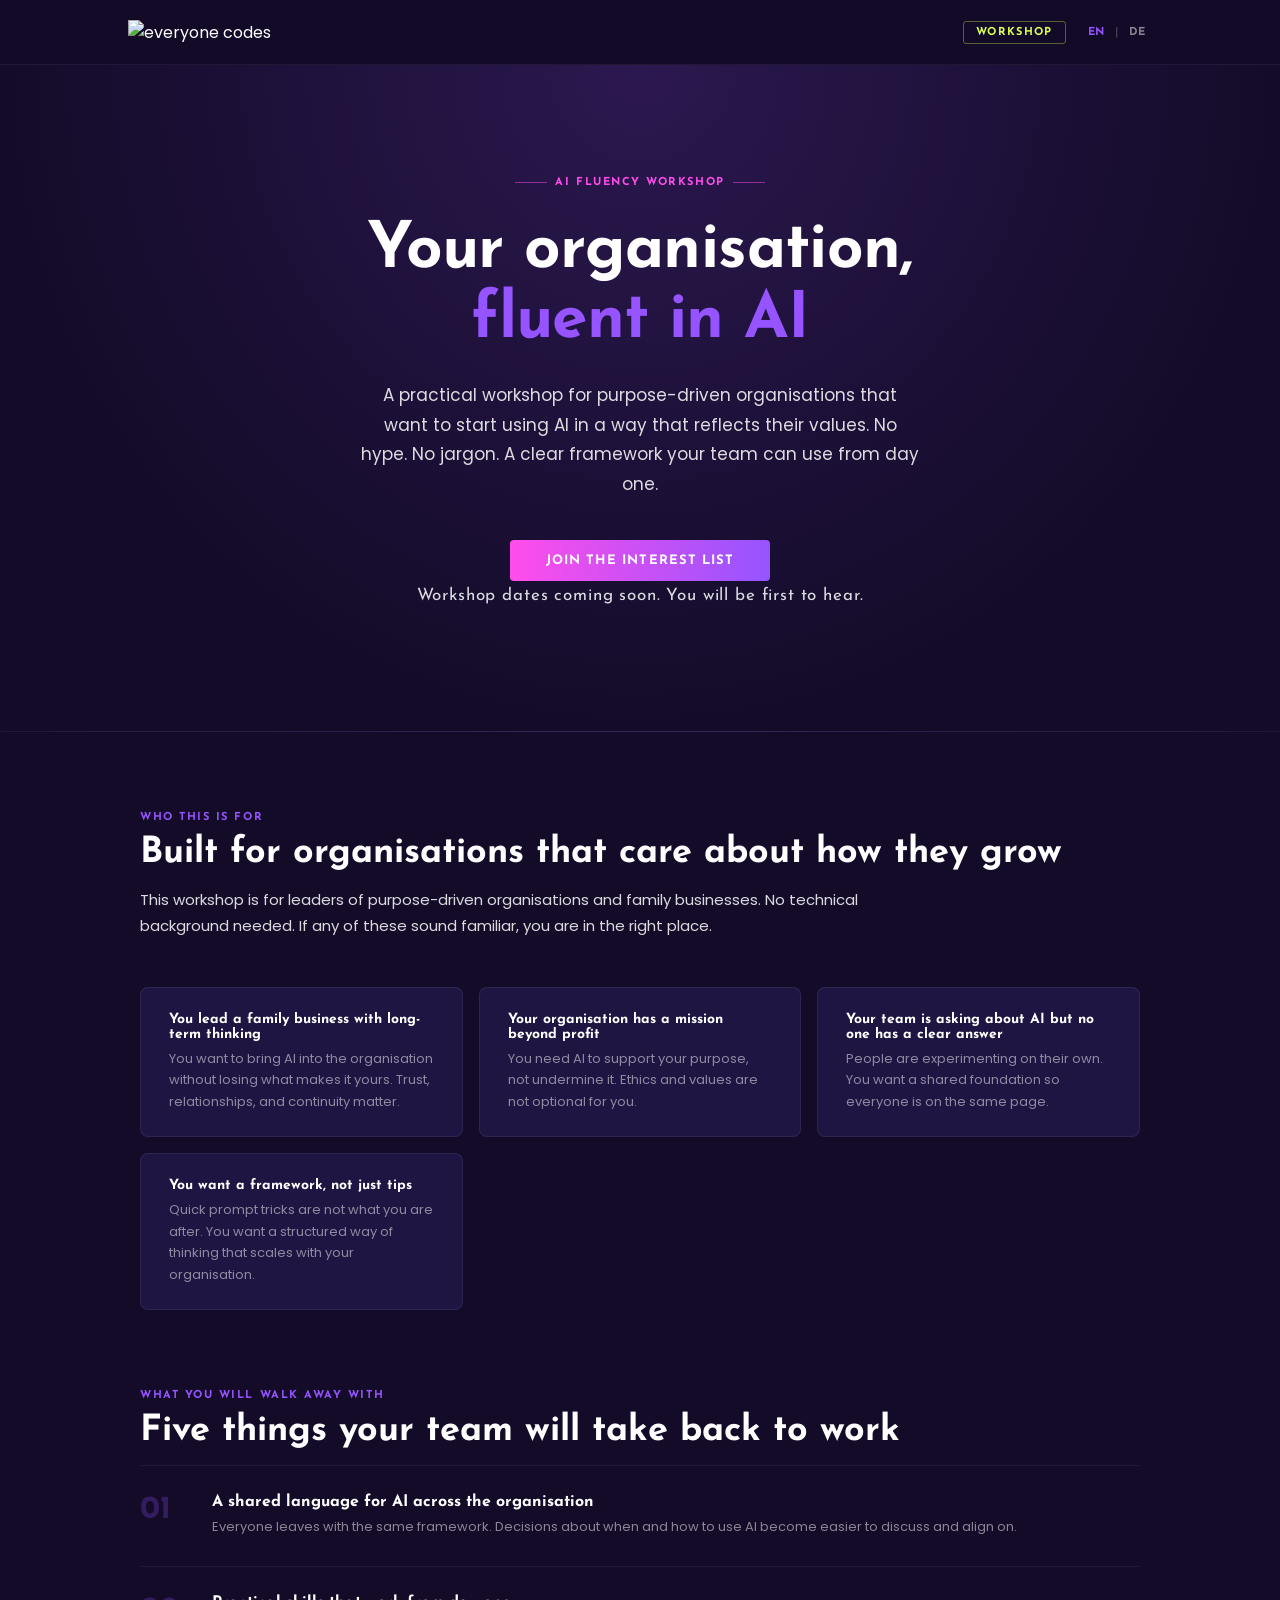
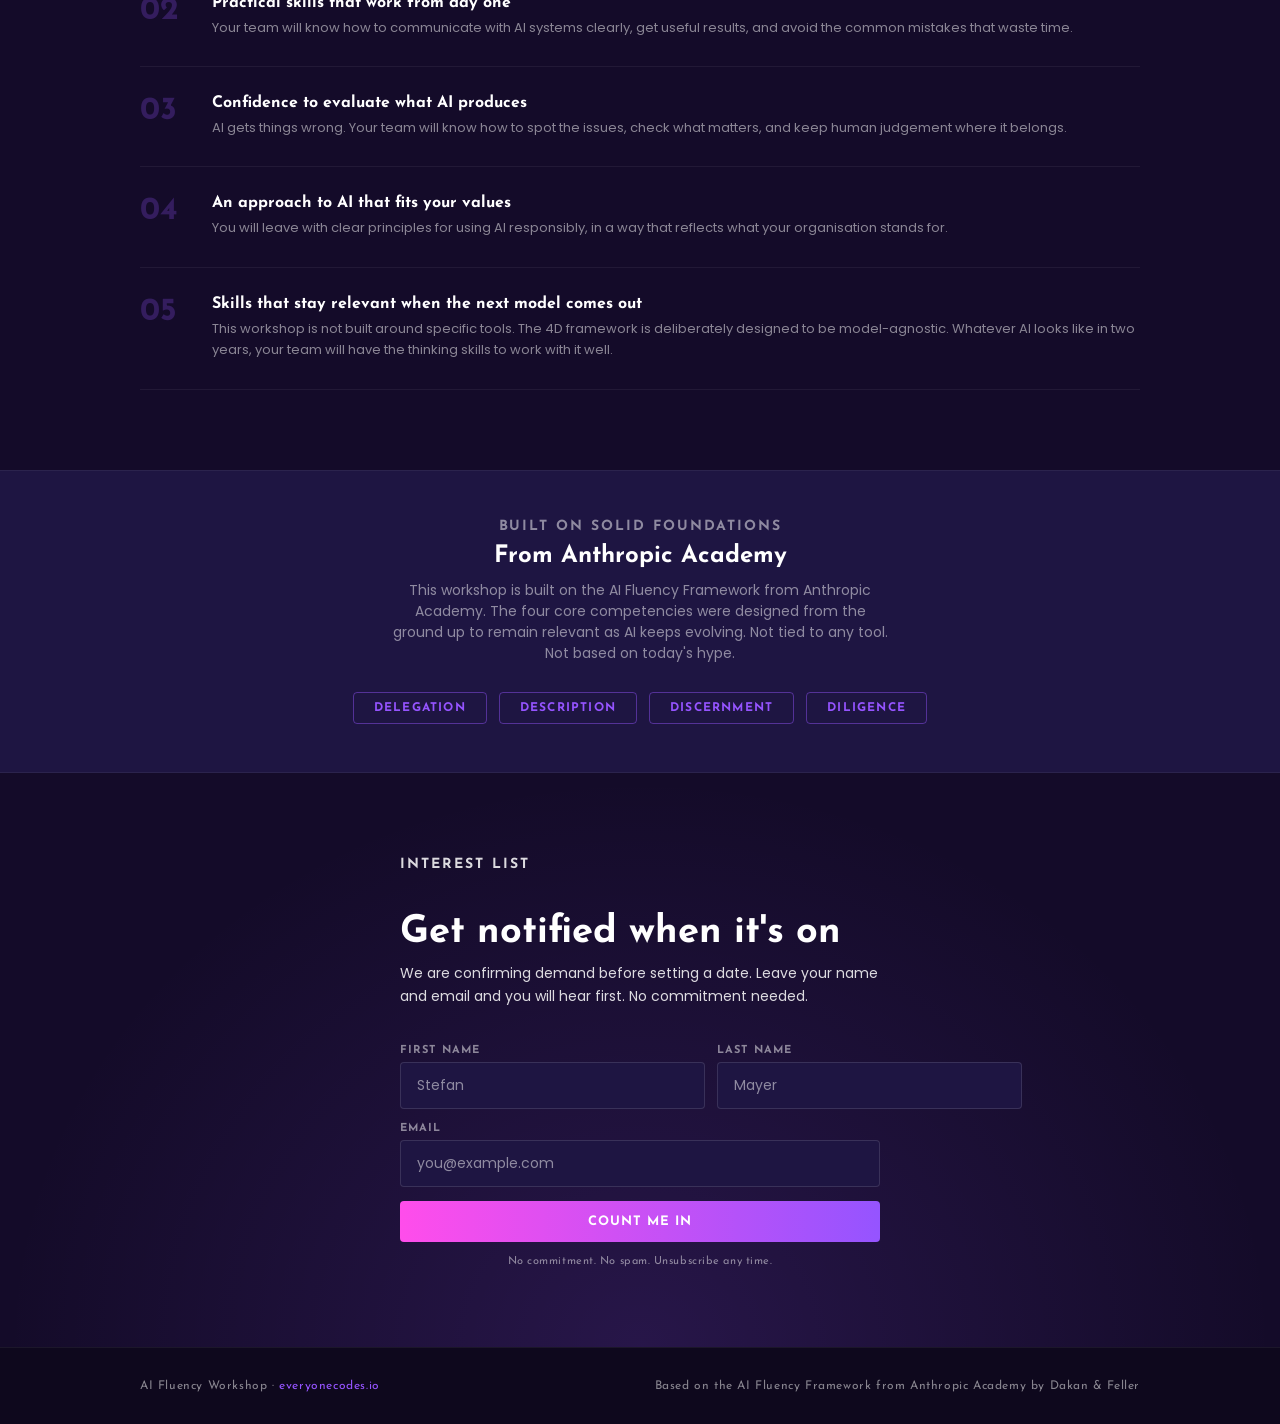
==== docs/index.html @ f84ef171 "Add docs folder for GitHub Pages Co-Authored-By: Claude Sonnet 4.6 <noreply@anthropic.com>" ====
<!DOCTYPE html>
<html lang="en">
<head>
  <meta charset="UTF-8" />
  <meta name="viewport" content="width=device-width, initial-scale=1.0" />
  <title>AI Fluency Workshop · everyonecodes.io</title>
  <link rel="preconnect" href="https://fonts.googleapis.com" />
  <link rel="preconnect" href="https://fonts.gstatic.com" crossorigin />
  <link href="https://fonts.googleapis.com/css2?family=Josefin+Sans:wght@400;600;700&family=Poppins:wght@400;500;600&display=swap" rel="stylesheet" />
  <style>
    *, *::before, *::after { box-sizing: border-box; margin: 0; padding: 0; }

    :root {
      --bg:      #140B29;
      --card:    #1e1542;
      --magenta: #FF4DEB;
      --violet:  #9554FF;
      --lime:    #DAFF54;
      --cyan:    #00D4CF;
      --white:   #FFFFFF;
      --text:    rgba(255,255,255,0.85);
      --muted:   rgba(255,255,255,0.5);
    }

    html { scroll-behavior: smooth; }

    body {
      font-family: 'Poppins', sans-serif;
      background-color: var(--bg);
      color: var(--white);
      overflow-x: hidden;
    }

    h1, h2, h3, h4 { font-family: 'Josefin Sans', sans-serif; font-weight: 700; }
    a { text-decoration: none; color: inherit; }

    /* NAV */
    header {
      position: sticky; top: 0; z-index: 100;
      background: rgba(20,11,41,0.97);
      backdrop-filter: blur(8px);
      border-bottom: 1px solid rgba(255,255,255,0.06);
    }
    nav {
      max-width: 1080px; margin: 0 auto;
      display: flex; align-items: center; justify-content: space-between;
      padding: 0 28px; height: 64px;
    }
    .nav-right { display: flex; align-items: center; gap: 16px; }
    .nav-badge {
      font-family: 'Josefin Sans', sans-serif; font-size: 11px;
      font-weight: 700; letter-spacing: 0.12em; text-transform: uppercase;
      color: var(--lime); border: 1px solid rgba(218,255,84,0.35);
      padding: 5px 12px; border-radius: 3px;
    }
    .lang-toggle {
      display: flex; gap: 4px; align-items: center;
      font-family: 'Josefin Sans', sans-serif; font-size: 11px; font-weight: 700;
      letter-spacing: 0.08em;
    }
    .lang-btn {
      background: none; border: none; cursor: pointer;
      color: var(--muted); font-family: inherit; font-size: inherit;
      font-weight: inherit; letter-spacing: inherit;
      padding: 4px 6px; border-radius: 3px; transition: color 0.2s;
    }
    .lang-btn:hover { color: var(--white); }
    .lang-btn.active { color: var(--violet); }
    .lang-sep { color: rgba(255,255,255,0.2); }

    /* HERO */
    .hero {
      padding: 100px 28px 80px; text-align: center;
      background: radial-gradient(ellipse at 50% 0%, rgba(149,84,255,0.18) 0%, transparent 70%);
      border-bottom: 1px solid rgba(255,255,255,0.06);
    }
    .hero-eyebrow {
      display: inline-flex; align-items: center; gap: 8px;
      font-family: 'Josefin Sans', sans-serif; font-size: 11px;
      font-weight: 700; letter-spacing: 0.14em; text-transform: uppercase;
      color: var(--magenta); margin-bottom: 28px;
    }
    .hero-eyebrow::before, .hero-eyebrow::after {
      content: ''; display: block; width: 32px; height: 1px; background: var(--magenta); opacity: 0.5;
    }
    .hero h1 {
      font-size: clamp(36px, 6vw, 64px); line-height: 1.1; letter-spacing: -0.01em;
      max-width: 780px; margin: 0 auto 24px;
    }
    .hero h1 .accent { color: var(--violet); }
    .hero p {
      font-size: 17px; color: var(--text); line-height: 1.75;
      max-width: 560px; margin: 0 auto 40px;
    }
    .btn-primary {
      display: inline-block; padding: 14px 36px;
      background: linear-gradient(90deg, #FF4DEB 0%, #9554FF 100%);
      color: var(--white); font-family: 'Josefin Sans', sans-serif;
      font-weight: 700; font-size: 13px; letter-spacing: 0.08em;
      text-transform: uppercase; border-radius: 4px;
      transition: opacity 0.2s, transform 0.2s; border: none; cursor: pointer;
    }
    .btn-primary:hover { opacity: 0.88; transform: translateY(-2px); }
    .hero-note { margin-top: 28px; font-size: 12px; color: var(--muted); font-family: 'Josefin Sans', sans-serif; letter-spacing: 0.05em; }

    /* SECTIONS */
    .section { padding: 80px 28px; }
    .section-inner { max-width: 1000px; margin: 0 auto; }
    .section-label {
      font-family: 'Josefin Sans', sans-serif; font-size: 11px;
      font-weight: 700; letter-spacing: 0.14em; text-transform: uppercase;
      color: var(--violet); margin-bottom: 12px;
    }
    .section h2 { font-size: clamp(24px, 3.5vw, 36px); margin-bottom: 16px; }
    .section-sub { font-size: 15px; color: var(--text); line-height: 1.75; max-width: 780px; margin-bottom: 48px; }

    /* WHO */
    .who-grid { display: grid; grid-template-columns: repeat(auto-fit, minmax(280px, 1fr)); gap: 16px; }
    .who-card { background: var(--card); border: 1px solid rgba(255,255,255,0.07); border-radius: 8px; padding: 24px 28px; }
    .who-card h3 { font-size: 14px; margin-bottom: 6px; }
    .who-card p { font-size: 13px; color: var(--muted); line-height: 1.65; }

    /* OUTCOMES */
    .outcomes-list { display: flex; flex-direction: column; }
    .outcome-row { display: flex; align-items: flex-start; gap: 24px; padding: 28px 0; border-bottom: 1px solid rgba(255,255,255,0.06); }
    .outcome-row:first-child { border-top: 1px solid rgba(255,255,255,0.06); }
    .outcome-num { font-family: 'Josefin Sans', sans-serif; font-size: 32px; font-weight: 700; color: rgba(149,84,255,0.25); flex-shrink: 0; width: 48px; line-height: 1; }
    .outcome-row h3 { font-size: 16px; margin-bottom: 6px; }
    .outcome-row p { font-size: 13px; color: var(--muted); line-height: 1.65; }

    /* FRAMEWORK STRIP */
    .framework-strip { background: var(--card); border-top: 1px solid rgba(255,255,255,0.06); border-bottom: 1px solid rgba(255,255,255,0.06); padding: 48px 28px; }
    .framework-inner { max-width: 1000px; margin: 0 auto; text-align: center; }
    .framework-strip p { font-size: 14px; color: var(--muted); max-width: 500px; margin: 0 auto 28px; }
    .pills { display: flex; flex-wrap: wrap; justify-content: center; gap: 12px; }
    .pill { font-family: 'Josefin Sans', sans-serif; font-size: 12px; font-weight: 700; letter-spacing: 0.1em; text-transform: uppercase; border: 1px solid rgba(149,84,255,0.45); color: var(--violet); padding: 9px 20px; border-radius: 4px; }

    /* SIGNUP */
    .signup-section { background: radial-gradient(ellipse at 50% 100%, rgba(149,84,255,0.15) 0%, transparent 70%); padding: 80px 28px; }
    .signup-inner { max-width: 480px; margin: 0 auto; }
    .signup-inner h2 { font-size: clamp(26px, 4vw, 38px); margin-bottom: 10px; }
    .signup-inner > p { font-size: 14px; color: var(--text); line-height: 1.7; margin-bottom: 36px; }
    .signup-form { display: flex; flex-direction: column; gap: 14px; }
    .form-row { display: grid; grid-template-columns: 1fr 1fr; gap: 12px; }
    .form-group { display: flex; flex-direction: column; gap: 6px; }
    .form-group label { font-family: 'Josefin Sans', sans-serif; font-size: 11px; font-weight: 700; letter-spacing: 0.1em; text-transform: uppercase; color: var(--muted); }
    .form-group input { background: var(--card); border: 1px solid rgba(255,255,255,0.12); border-radius: 4px; padding: 12px 16px; font-family: 'Poppins', sans-serif; font-size: 14px; color: var(--white); outline: none; transition: border-color 0.2s; }
    .form-group input::placeholder { color: var(--muted); }
    .form-group input:focus { border-color: var(--violet); }
    .form-error { display: none; background: rgba(255,77,235,0.1); border: 1px solid rgba(255,77,235,0.3); border-radius: 4px; padding: 12px 16px; font-size: 13px; color: var(--magenta); }
    .form-error.visible { display: block; }
    .form-note { font-size: 11px; color: var(--muted); text-align: center; font-family: 'Josefin Sans', sans-serif; letter-spacing: 0.05em; }

    /* SUCCESS */
    .success-box { display: none; text-align: center; padding: 48px 32px; background: var(--card); border: 1px solid rgba(255,255,255,0.07); border-radius: 8px; }
    .success-box.visible { display: block; }
    .success-icon { width: 56px; height: 56px; border-radius: 50%; background: rgba(0,212,207,0.15); border: 1px solid rgba(0,212,207,0.35); display: flex; align-items: center; justify-content: center; margin: 0 auto 20px; font-size: 22px; }
    .success-box h3 { font-size: 22px; margin-bottom: 10px; }
    .success-box p { font-size: 14px; color: var(--muted); line-height: 1.7; }

    /* FOOTER */
    footer { background: rgba(0,0,0,0.3); border-top: 1px solid rgba(255,255,255,0.06); padding: 32px 28px; }
    .footer-inner { max-width: 1000px; margin: 0 auto; display: flex; flex-wrap: wrap; align-items: center; justify-content: space-between; gap: 12px; }
    .footer-inner p { font-size: 12px; color: var(--muted); font-family: 'Josefin Sans', sans-serif; letter-spacing: 0.05em; }
    .footer-inner a { color: var(--violet); transition: opacity 0.2s; }
    .footer-inner a:hover { opacity: 0.75; }

    /* REVEAL */
    .reveal { opacity: 0; transform: translateY(28px); transition: opacity 0.6s ease, transform 0.6s ease; }
    .reveal.revealed { opacity: 1; transform: translateY(0); }

    @media (max-width: 720px) {
      /* Nav */
      nav { padding: 0 18px; height: 56px; }
      .nav-badge { display: none; }
      .lang-toggle { font-size: 12px; }

      /* Hero */
      .hero { padding: 64px 20px 56px; }
      .hero p { font-size: 15px; }
      .btn-primary { width: 100%; text-align: center; padding: 16px 24px; font-size: 14px; }

      /* Sections */
      .section { padding: 56px 20px; }
      .section-inner { max-width: 100%; }
      .section-sub { margin-bottom: 32px; }

      /* Who grid */
      .who-grid { grid-template-columns: 1fr; }

      /* Outcomes */
      .outcome-row { gap: 16px; padding: 22px 0; }
      .outcome-num { font-size: 24px; width: 36px; }
      .outcome-row h3 { font-size: 15px; }

      /* Framework strip */
      .framework-strip { padding: 40px 20px; }

      /* Signup */
      .signup-section { padding: 56px 20px; }
      .form-row { grid-template-columns: 1fr; }
      .form-group input { padding: 14px 16px; font-size: 16px; } /* 16px prevents iOS zoom */

      /* Footer */
      footer { padding: 24px 20px; }
      .footer-inner { flex-direction: column; align-items: flex-start; gap: 6px; }
    }
  </style>
</head>
<body>

  <!-- NAV -->
  <header>
    <nav>
      <a href="https://everyonecodes.io" class="logo">
        <img src="/logo.png" alt="everyone codes" style="height:34px; width:auto;" />
      </a>
      <div class="nav-right">
        <div class="nav-badge" data-i18n="nav.badge">Workshop</div>
        <div class="lang-toggle">
          <button class="lang-btn" id="btn-en" onclick="setLang('en')">EN</button>
          <span class="lang-sep">|</span>
          <button class="lang-btn" id="btn-de" onclick="setLang('de')">DE</button>
        </div>
      </div>
    </nav>
  </header>

  <!-- HERO -->
  <section class="hero">
    <div class="hero-eyebrow" data-i18n="hero.eyebrow">AI Fluency Workshop</div>
    <h1>
      <span data-i18n="hero.h1a">Your organisation,</span><br>
      <span class="accent" data-i18n="hero.h1b">fluent in AI</span>
    </h1>
    <p data-i18n="hero.sub">A practical workshop for purpose-driven organisations that want to start using AI in a way that reflects their values. No hype. No jargon. A clear framework your team can use from day one.</p>
    <a href="#signup" class="btn-primary" data-i18n="hero.cta">Join the interest list</a>
    <p class="hero-note" data-i18n="hero.note">Workshop dates coming soon. You will be first to hear.</p>
  </section>

  <!-- WHO IT'S FOR -->
  <section class="section">
    <div class="section-inner">
      <p class="section-label reveal" data-i18n="who.label">Who this is for</p>
      <h2 class="reveal" data-i18n="who.h2">Built for organisations that care about how they grow</h2>
      <p class="section-sub reveal" data-i18n="who.sub">This workshop is for leaders of purpose-driven organisations and family businesses. No technical background needed. If any of these sound familiar, you are in the right place.</p>
      <div class="who-grid">
        <div class="who-card reveal">
          <h3 data-i18n="who.c1.h">You lead a family business with long-term thinking</h3>
          <p data-i18n="who.c1.p">You want to bring AI into the organisation without losing what makes it yours. Trust, relationships, and continuity matter.</p>
        </div>
        <div class="who-card reveal">
          <h3 data-i18n="who.c2.h">Your organisation has a mission beyond profit</h3>
          <p data-i18n="who.c2.p">You need AI to support your purpose, not undermine it. Ethics and values are not optional for you.</p>
        </div>
        <div class="who-card reveal">
          <h3 data-i18n="who.c3.h">Your team is asking about AI but no one has a clear answer</h3>
          <p data-i18n="who.c3.p">People are experimenting on their own. You want a shared foundation so everyone is on the same page.</p>
        </div>
        <div class="who-card reveal">
          <h3 data-i18n="who.c4.h">You want a framework, not just tips</h3>
          <p data-i18n="who.c4.p">Quick prompt tricks are not what you are after. You want a structured way of thinking that scales with your organisation.</p>
        </div>
      </div>
    </div>
  </section>

  <!-- OUTCOMES -->
  <section class="section" style="padding-top: 0;">
    <div class="section-inner">
      <p class="section-label reveal" data-i18n="out.label">What you will walk away with</p>
      <h2 class="reveal" data-i18n="out.h2">Five things your team will take back to work</h2>
      <div class="outcomes-list">
        <div class="outcome-row reveal">
          <div class="outcome-num">01</div>
          <div>
            <h3 data-i18n="out.1.h">A shared language for AI across the organisation</h3>
            <p data-i18n="out.1.p">Everyone leaves with the same framework. Decisions about when and how to use AI become easier to discuss and align on.</p>
          </div>
        </div>
        <div class="outcome-row reveal">
          <div class="outcome-num">02</div>
          <div>
            <h3 data-i18n="out.2.h">Practical skills that work from day one</h3>
            <p data-i18n="out.2.p">Your team will know how to communicate with AI systems clearly, get useful results, and avoid the common mistakes that waste time.</p>
          </div>
        </div>
        <div class="outcome-row reveal">
          <div class="outcome-num">03</div>
          <div>
            <h3 data-i18n="out.3.h">Confidence to evaluate what AI produces</h3>
            <p data-i18n="out.3.p">AI gets things wrong. Your team will know how to spot the issues, check what matters, and keep human judgement where it belongs.</p>
          </div>
        </div>
        <div class="outcome-row reveal">
          <div class="outcome-num">04</div>
          <div>
            <h3 data-i18n="out.4.h">An approach to AI that fits your values</h3>
            <p data-i18n="out.4.p">You will leave with clear principles for using AI responsibly, in a way that reflects what your organisation stands for.</p>
          </div>
        </div>
        <div class="outcome-row reveal">
          <div class="outcome-num">05</div>
          <div>
            <h3 data-i18n="out.5.h">Skills that stay relevant when the next model comes out</h3>
            <p data-i18n="out.5.p">This workshop is not built around specific tools. The 4D framework is deliberately designed to be model-agnostic. Whatever AI looks like in two years, your team will have the thinking skills to work with it well.</p>
          </div>
        </div>
      </div>
    </div>
  </section>

  <!-- FRAMEWORK STRIP -->
  <div class="framework-strip">
    <div class="framework-inner">
      <p class="section-label reveal" style="margin-bottom: 10px;" data-i18n="fw.label">Built on solid foundations</p>
      <h2 class="reveal" style="margin-bottom: 12px;" data-i18n="fw.h2">From Anthropic Academy</h2>
      <p class="reveal" data-i18n="fw.sub">This workshop is built on the AI Fluency Framework from Anthropic Academy. The four core competencies were designed from the ground up to remain relevant as AI keeps evolving. Not tied to any tool. Not based on today's hype.</p>
      <div class="pills reveal">
        <span class="pill" data-i18n="fw.p1">Delegation</span>
        <span class="pill" data-i18n="fw.p2">Description</span>
        <span class="pill" data-i18n="fw.p3">Discernment</span>
        <span class="pill" data-i18n="fw.p4">Diligence</span>
      </div>
    </div>
  </div>

  <!-- SIGNUP -->
  <section class="signup-section" id="signup">
    <div class="signup-inner">
      <p class="section-label reveal" data-i18n="form.label">Interest list</p>
      <h2 class="reveal" data-i18n="form.h2">Get notified when it's on</h2>
      <p class="reveal" data-i18n="form.sub">We are confirming demand before setting a date. Leave your name and email and you will hear first. No commitment needed.</p>

      <div id="form-container">
        <form id="signup-form" class="signup-form reveal">
          <div class="form-row">
            <div class="form-group">
              <label for="firstName" data-i18n="form.fname">First name</label>
              <input type="text" id="firstName" name="firstName" required autocomplete="given-name" data-i18n-placeholder="form.fname.ph" placeholder="Stefan" />
            </div>
            <div class="form-group">
              <label for="lastName" data-i18n="form.lname">Last name</label>
              <input type="text" id="lastName" name="lastName" required autocomplete="family-name" data-i18n-placeholder="form.lname.ph" placeholder="Mayer" />
            </div>
          </div>
          <div class="form-group">
            <label for="email" data-i18n="form.email">Email</label>
            <input type="email" id="email" name="email" required autocomplete="email" placeholder="you@example.com" />
          </div>
          <div class="form-error" id="form-error"></div>
          <button type="submit" id="submit-btn" class="btn-primary" data-i18n="form.btn">Count me in</button>
          <p class="form-note" data-i18n="form.note">No commitment. No spam. Unsubscribe any time.</p>
        </form>
      </div>

      <div class="success-box" id="success-container">
        <div class="success-icon">&#10003;</div>
        <h3 data-i18n="form.ok.h">You are on the list!</h3>
        <p data-i18n="form.ok.p">We will be in touch as soon as a date is set. Check your inbox, a confirmation is on its way.</p>
      </div>
    </div>
  </section>

  <!-- FOOTER -->
  <footer>
    <div class="footer-inner">
      <p>AI Fluency Workshop &middot; <a href="https://everyonecodes.io">everyonecodes.io</a></p>
      <p data-i18n="footer.credit">Based on the AI Fluency Framework from Anthropic Academy by Dakan &amp; Feller</p>
    </div>
  </footer>

  <script>
    const T = {
      en: {
        'nav.badge':   'Workshop',
        'hero.eyebrow':'AI Fluency Workshop',
        'hero.h1a':    'Your organisation,',
        'hero.h1b':    'fluent in AI',
        'hero.sub':    'A practical workshop for purpose-driven organisations that want to start using AI in a way that reflects their values. No hype. No jargon. A clear framework your team can use from day one.',
        'hero.cta':    'Join the interest list',
        'hero.note':   'Workshop dates coming soon. You will be first to hear.',
        'who.label':   'Who this is for',
        'who.h2':      'Built for organisations that care about how they grow',
        'who.sub':     'This workshop is for leaders of purpose-driven organisations and family businesses. No technical background needed. If any of these sound familiar, you are in the right place.',
        'who.c1.h':    'You lead a family business with long-term thinking',
        'who.c1.p':    'You want to bring AI into the organisation without losing what makes it yours. Trust, relationships, and continuity matter.',
        'who.c2.h':    'Your organisation has a mission beyond profit',
        'who.c2.p':    'You need AI to support your purpose, not undermine it. Ethics and values are not optional for you.',
        'who.c3.h':    'Your team is asking about AI but no one has a clear answer',
        'who.c3.p':    'People are experimenting on their own. You want a shared foundation so everyone is on the same page.',
        'who.c4.h':    'You want a framework, not just tips',
        'who.c4.p':    'Quick prompt tricks are not what you are after. You want a structured way of thinking that scales with your organisation.',
        'out.label':   'What you will walk away with',
        'out.h2':      'Five things your team will take back to work',
        'out.1.h':     'A shared language for AI across the organisation',
        'out.1.p':     'Everyone leaves with the same framework. Decisions about when and how to use AI become easier to discuss and align on.',
        'out.2.h':     'Practical skills that work from day one',
        'out.2.p':     'Your team will know how to communicate with AI systems clearly, get useful results, and avoid the common mistakes that waste time.',
        'out.3.h':     'Confidence to evaluate what AI produces',
        'out.3.p':     'AI gets things wrong. Your team will know how to spot the issues, check what matters, and keep human judgement where it belongs.',
        'out.4.h':     'An approach to AI that fits your values',
        'out.4.p':     'You will leave with clear principles for using AI responsibly, in a way that reflects what your organisation stands for.',
        'out.5.h':     'Skills that stay relevant when the next model comes out',
        'out.5.p':     'This workshop is not built around specific tools. The 4D framework is deliberately designed to be model-agnostic. Whatever AI looks like in two years, your team will have the thinking skills to work with it well.',
        'fw.label':    'Built on solid foundations',
        'fw.h2':       'From Anthropic Academy',
        'fw.sub':      "This workshop is built on the AI Fluency Framework from Anthropic Academy. The four core competencies were designed from the ground up to remain relevant as AI keeps evolving. Not tied to any tool. Not based on today's hype.",
        'fw.p1':       'Delegation',
        'fw.p2':       'Description',
        'fw.p3':       'Discernment',
        'fw.p4':       'Diligence',
        'form.label':  'Interest list',
        'form.h2':     "Get notified when it's on",
        'form.sub':    'We are confirming demand before setting a date. Leave your name and email and you will hear first. No commitment needed.',
        'form.fname':  'First name',
        'form.fname.ph': 'Stefan',
        'form.lname':  'Last name',
        'form.lname.ph': 'Mayer',
        'form.email':  'Email',
        'form.btn':    'Count me in',
        'form.note':   'No commitment. No spam. Unsubscribe any time.',
        'form.ok.h':   'You are on the list!',
        'form.ok.p':   'We will be in touch as soon as a date is set. Check your inbox, a confirmation is on its way.',
        'footer.credit': 'Based on the AI Fluency Framework from Anthropic Academy by Dakan &amp; Feller',
        'err.generic': 'Something went wrong. Please try again.',
        'err.network': 'Network error. Please check your connection and try again.',
        'btn.sending': 'Sending...',
      },
      de: {
        'nav.badge':   'Workshop',
        'hero.eyebrow':'AI Fluency Workshop',
        'hero.h1a':    'Deine Organisation,',
        'hero.h1b':    'KI-kompetent',
        'hero.sub':    'Ein praxisorientierter Workshop für zweckorientierte Organisationen, die KI auf eine Weise einsetzen möchten, die ihren Werten entspricht. Kein Hype. Kein Fachjargon. Ein klares Framework, das dein Team ab dem ersten Tag anwenden kann.',
        'hero.cta':    'Interesse anmelden',
        'hero.note':   'Workshop-Termine folgen in Kürze. Du erfährst es zuerst.',
        'who.label':   'Für wen ist das',
        'who.h2':      'Für Organisationen, denen ihr Wachstum wichtig ist',
        'who.sub':     'Dieser Workshop richtet sich an Führungskräfte in Organisationen mit Purpose und Familienunternehmen. Kein technisches Vorwissen erforderlich. Wenn eines der folgenden Dinge auf deine Organisation zutrifft, bist du hier richtig.',
        'who.c1.h':    'Du führst ein Familienunternehmen mit langfristiger Perspektive',
        'who.c1.p':    'Du möchtest KI in die Organisation bringen, ohne zu verlieren, was sie ausmacht. Vertrauen, Beziehungen und Kontinuität sind dir wichtig.',
        'who.c2.h':    'Deine Organisation hat eine Mission jenseits des Profits',
        'who.c2.p':    'Du brauchst KI, die deinen Zweck unterstützt, nicht untergräbt. Ethik und Werte sind für dich keine Option, sondern Grundvoraussetzung.',
        'who.c3.h':    'Dein Team fragt nach KI, aber niemand hat eine klare Antwort',
        'who.c3.p':    'Alle experimentieren auf eigene Faust. Du möchtest eine gemeinsame Grundlage schaffen, damit alle am selben Strang ziehen.',
        'who.c4.h':    'Du möchtest ein Framework, keine Tipps',
        'who.c4.p':    'Schnelle Prompt-Tricks sind nicht das, was du suchst. Du möchtest eine strukturierte Denkweise, die mit deiner Organisation mitwächst.',
        'out.label':   'Was du mitnimmst',
        'out.h2':      'Fünf Dinge, die dein Team in den Alltag mitnimmt',
        'out.1.h':     'Eine gemeinsame Sprache für KI in der Organisation',
        'out.1.p':     'Alle verlassen den Workshop mit demselben Framework. Entscheidungen über den KI-Einsatz lassen sich leichter besprechen und abstimmen.',
        'out.2.h':     'Praktische Fähigkeiten, die sofort funktionieren',
        'out.2.p':     'Dein Team lernt, klar mit KI-Systemen zu kommunizieren, nützliche Ergebnisse zu erzielen und die häufigsten Fehler zu vermeiden.',
        'out.3.h':     'Sicherheit bei der Bewertung von KI-Ergebnissen',
        'out.3.p':     'KI macht Fehler. Dein Team lernt, Probleme zu erkennen, das Wesentliche zu prüfen und das menschliche Urteilsvermögen dort zu behalten, wo es hingehört.',
        'out.4.h':     'Ein KI-Ansatz, der zu deinen Werten passt',
        'out.4.p':     'Du verlässt den Workshop mit klaren Prinzipien für einen verantwortungsvollen KI-Einsatz, der widerspiegelt, wofür deine Organisation steht.',
        'out.5.h':     'Fähigkeiten, die auch beim nächsten Modell relevant bleiben',
        'out.5.p':     'Dieser Workshop ist nicht auf bestimmte Tools ausgerichtet. Das 4D-Framework wurde bewusst modell-agnostisch entwickelt. Egal wie KI in zwei Jahren aussieht, dein Team hat die Denkweise, um damit umzugehen.',
        'fw.label':    'Auf soliden Grundlagen aufgebaut',
        'fw.h2':       'Von der Anthropic Academy',
        'fw.sub':      'Dieser Workshop basiert auf dem AI Fluency Framework der Anthropic Academy. Die vier Kernkompetenzen wurden von Grund auf so entwickelt, dass sie auch bei weiterer KI-Entwicklung relevant bleiben. Nicht an ein Tool gebunden. Nicht am Hype von heute ausgerichtet.',
        'fw.p1':       'Delegation',
        'fw.p2':       'Beschreibung',
        'fw.p3':       'Urteilsvermögen',
        'fw.p4':       'Sorgfalt',
        'form.label':  'Interessenliste',
        'form.h2':     'Jetzt vormerken',
        'form.sub':    'Wir prüfen die Nachfrage, bevor wir einen Termin festlegen. Hinterlasse deinen Namen und deine E-Mail-Adresse und du hörst als Erstes davon. Keine Verpflichtung.',
        'form.fname':  'Vorname',
        'form.fname.ph': 'Stefan',
        'form.lname':  'Nachname',
        'form.lname.ph': 'Mayer',
        'form.email':  'E-Mail',
        'form.btn':    'Ich bin dabei',
        'form.note':   'Keine Verpflichtung. Kein Spam. Jederzeit abmeldbar.',
        'form.ok.h':   'Du stehst auf der Liste!',
        'form.ok.p':   'Wir melden uns, sobald ein Termin feststeht. Prüf deinen Posteingang, eine Bestätigung ist unterwegs.',
        'footer.credit': 'Basierend auf dem AI Fluency Framework der Anthropic Academy von Dakan &amp; Feller',
        'err.generic': 'Etwas ist schiefgelaufen. Bitte versuche es erneut.',
        'err.network': 'Netzwerkfehler. Bitte prüf deine Verbindung.',
        'btn.sending': 'Wird gesendet...',
      }
    };

    let currentLang = 'en';

    function detectLang() {
      const saved = localStorage.getItem('lang');
      if (saved === 'en' || saved === 'de') return saved;
      const browser = (navigator.language || '').toLowerCase();
      return browser.startsWith('de') ? 'de' : 'en';
    }

    function setLang(lang) {
      currentLang = lang;
      localStorage.setItem('lang', lang);
      document.documentElement.lang = lang;

      document.querySelectorAll('[data-i18n]').forEach(el => {
        const key = el.getAttribute('data-i18n');
        if (T[lang][key] !== undefined) el.innerHTML = T[lang][key];
      });
      document.querySelectorAll('[data-i18n-placeholder]').forEach(el => {
        const key = el.getAttribute('data-i18n-placeholder');
        if (T[lang][key] !== undefined) el.placeholder = T[lang][key];
      });

      document.getElementById('btn-en').classList.toggle('active', lang === 'en');
      document.getElementById('btn-de').classList.toggle('active', lang === 'de');
    }

    // Scroll reveal
    const observer = new IntersectionObserver(entries => {
      entries.forEach(e => { if (e.isIntersecting) e.target.classList.add('revealed'); });
    }, { threshold: 0.1 });
    document.querySelectorAll('.reveal').forEach(el => observer.observe(el));

    // Form
    const form = document.getElementById('signup-form');
    const submitBtn = document.getElementById('submit-btn');
    const errorBox = document.getElementById('form-error');
    const formContainer = document.getElementById('form-container');
    const successContainer = document.getElementById('success-container');

    form.addEventListener('submit', async (e) => {
      e.preventDefault();
      errorBox.classList.remove('visible');
      submitBtn.disabled = true;
      submitBtn.textContent = T[currentLang]['btn.sending'];

      const body = {
        firstName: form.firstName.value.trim(),
        lastName:  form.lastName.value.trim(),
        email:     form.email.value.trim(),
      };

      try {
        const res = await fetch('https://formspree.io/f/xaqpzpla', {
          method: 'POST',
          headers: { 'Content-Type': 'application/json', 'Accept': 'application/json' },
          body: JSON.stringify(body),
        });
        const data = await res.json();
        if (res.ok) {
          formContainer.style.display = 'none';
          successContainer.classList.add('visible');
          successContainer.scrollIntoView({ behavior: 'smooth', block: 'center' });
        } else {
          errorBox.textContent = data.error ?? T[currentLang]['err.generic'];
          errorBox.classList.add('visible');
          submitBtn.disabled = false;
          submitBtn.textContent = T[currentLang]['form.btn'];
        }
      } catch {
        errorBox.textContent = T[currentLang]['err.network'];
        errorBox.classList.add('visible');
        submitBtn.disabled = false;
        submitBtn.textContent = T[currentLang]['form.btn'];
      }
    });

    // Init
    setLang(detectLang());
  </script>

</body>
</html>
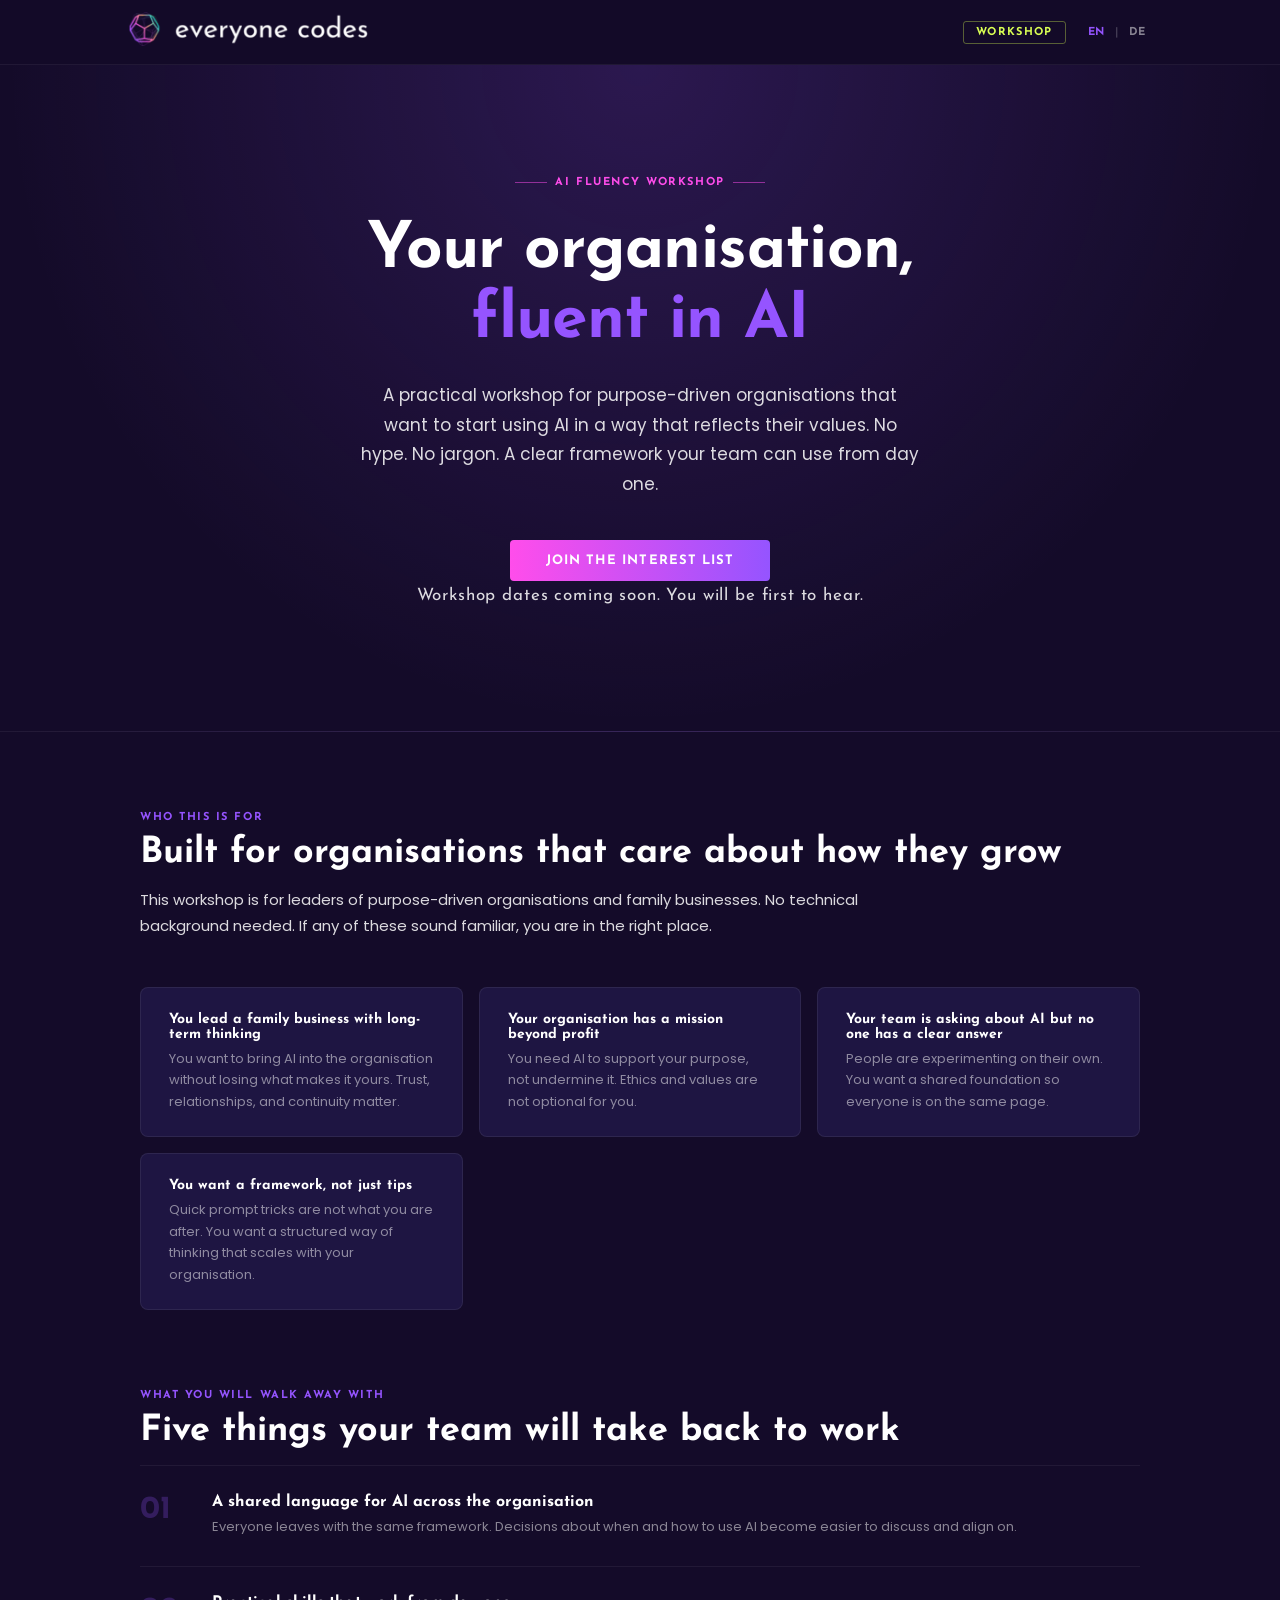
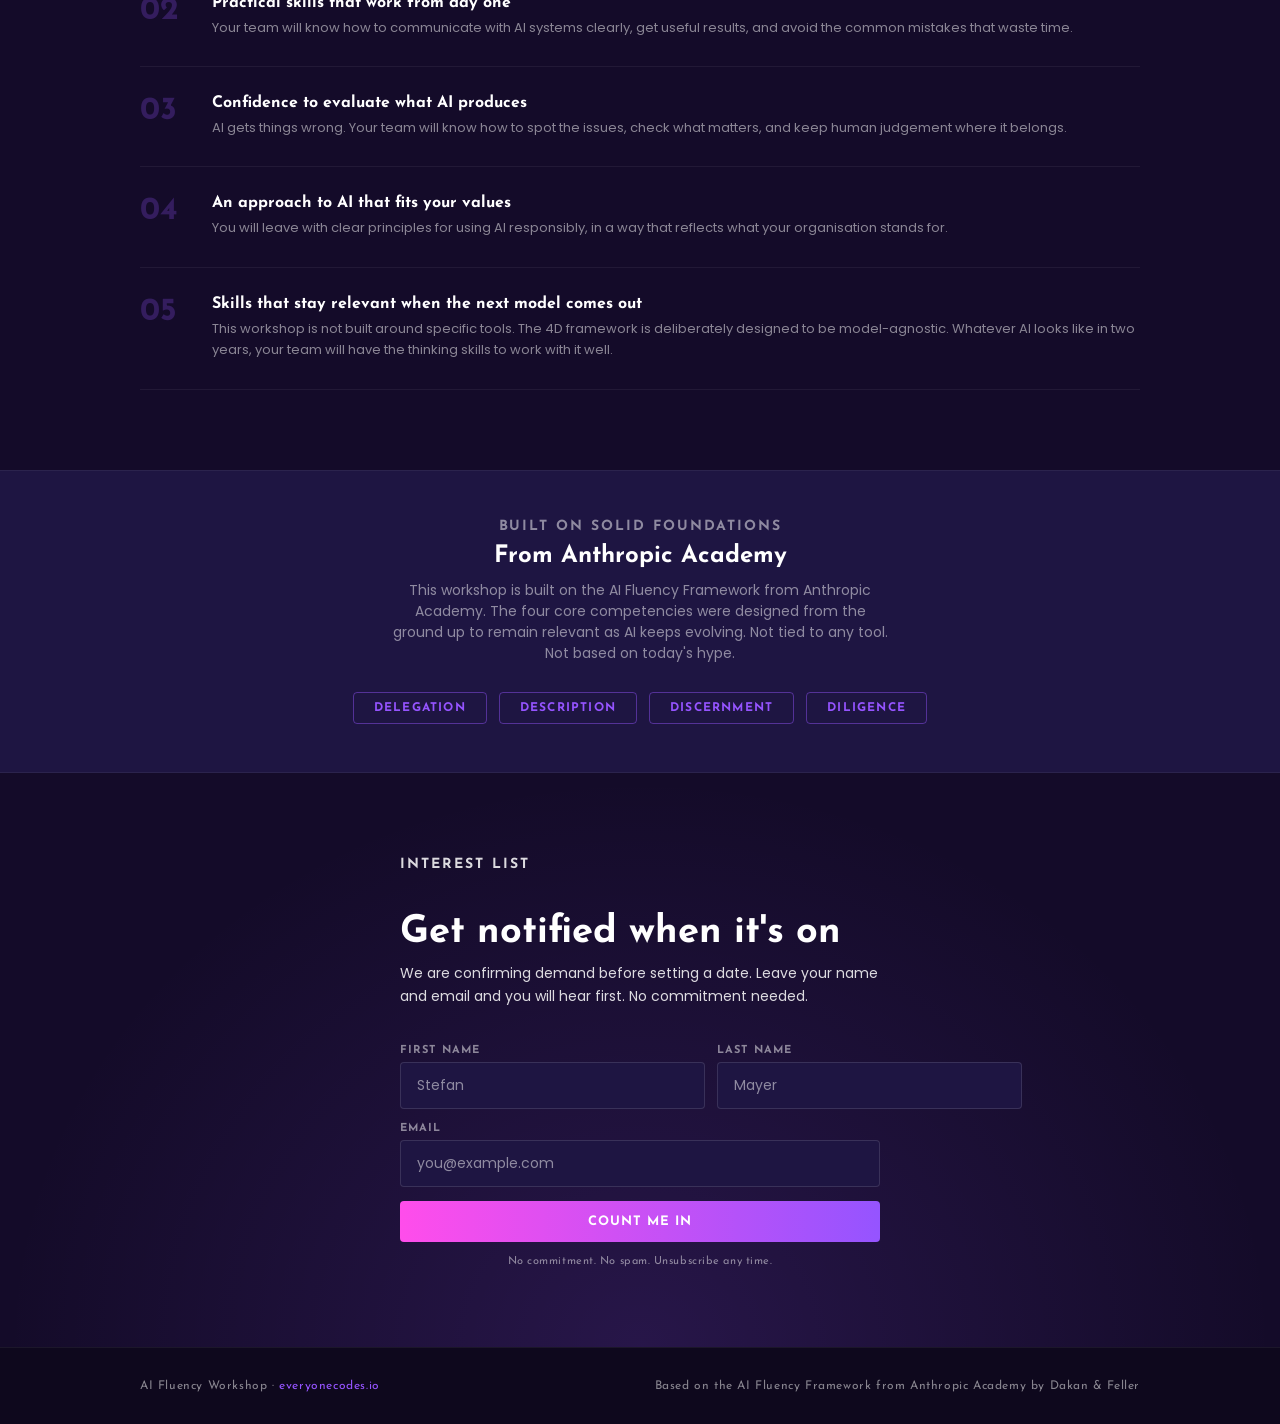
==== commit 559bf0c9: "Fix logo path for GitHub Pages Co-Authored-By: Claude Sonnet 4.6 <noreply@anthropic.com>" ====
--- a/docs/index.html
+++ b/docs/index.html
@@ -213,7 +213,7 @@
   <header>
     <nav>
       <a href="https://everyonecodes.io" class="logo">
-        <img src="/logo.png" alt="everyone codes" style="height:34px; width:auto;" />
+        <img src="logo.png" alt="everyone codes" style="height:34px; width:auto;" />
       </a>
       <div class="nav-right">
         <div class="nav-badge" data-i18n="nav.badge">Workshop</div>
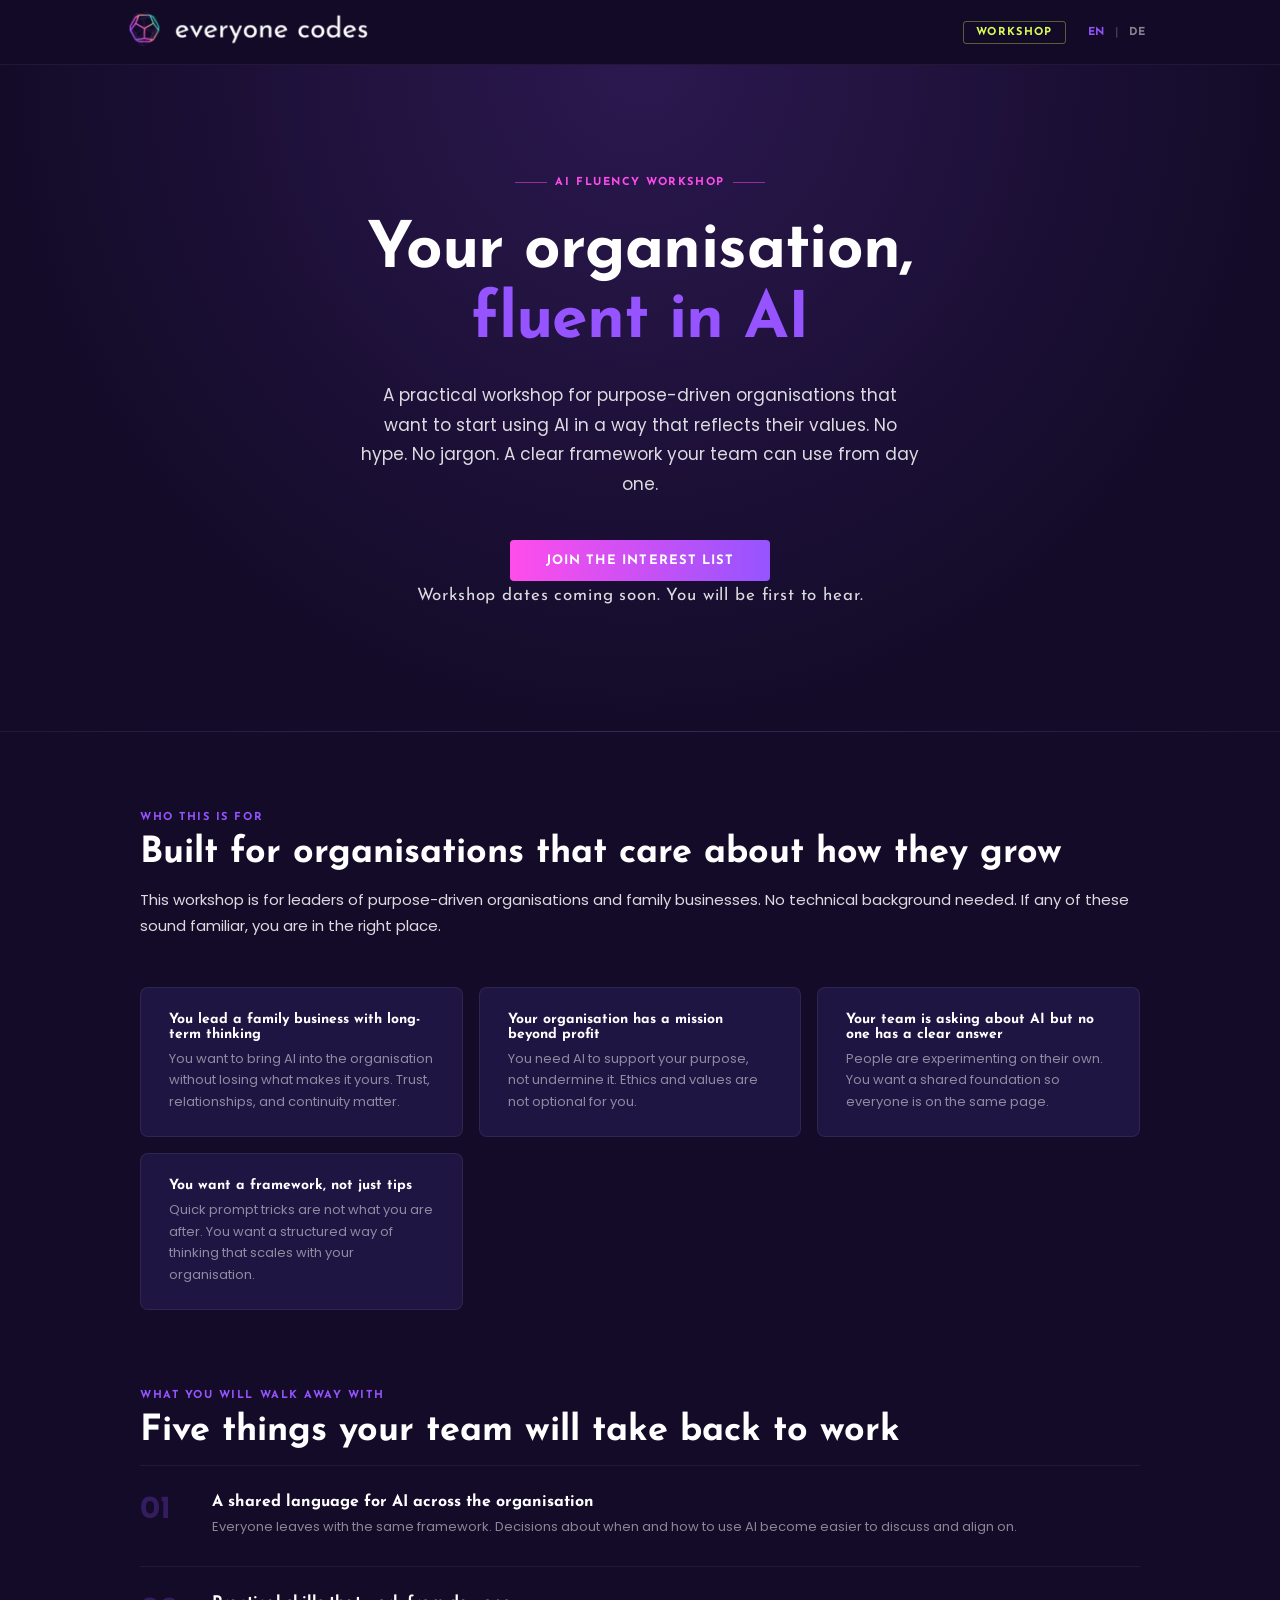
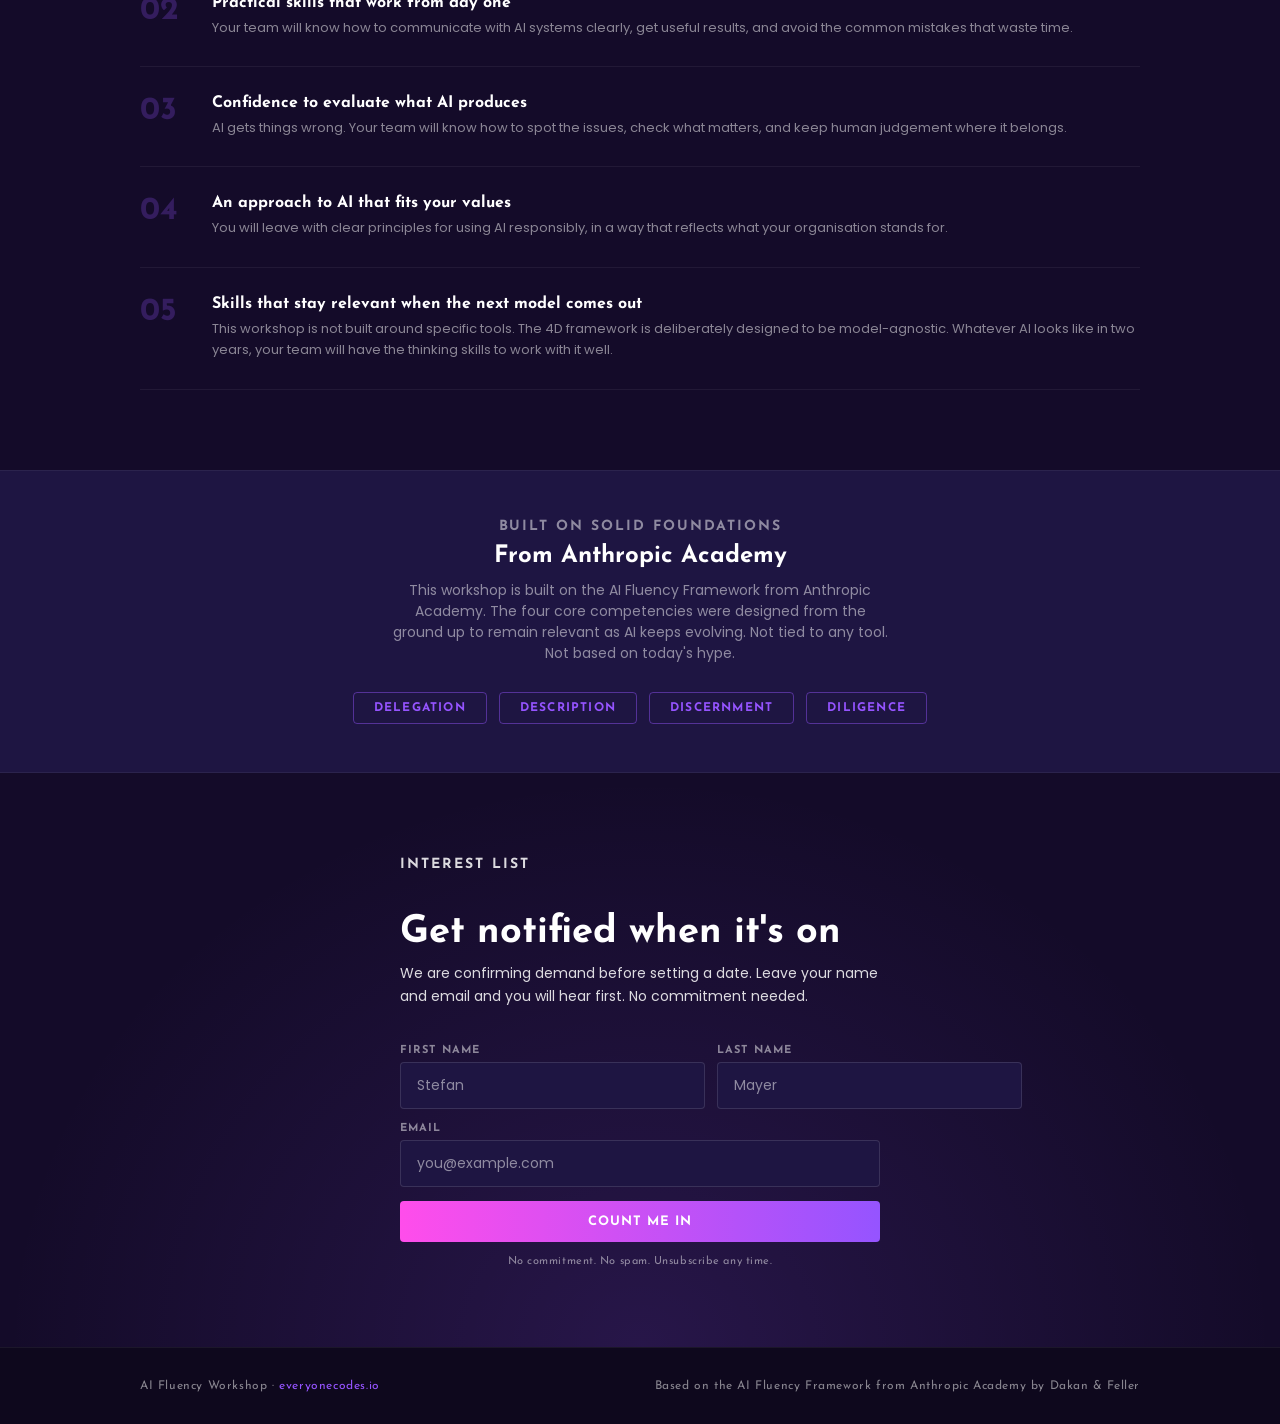
==== commit 787a9d00: "Remove max-width on section subtitle so text fills full width Co-Authored-By: Claude Sonnet 4.6 <nor" ====
--- a/docs/index.html
+++ b/docs/index.html
@@ -112,7 +112,7 @@
       color: var(--violet); margin-bottom: 12px;
     }
     .section h2 { font-size: clamp(24px, 3.5vw, 36px); margin-bottom: 16px; }
-    .section-sub { font-size: 15px; color: var(--text); line-height: 1.75; max-width: 780px; margin-bottom: 48px; }
+    .section-sub { font-size: 15px; color: var(--text); line-height: 1.75; max-width: 100%; margin-bottom: 48px; }
 
     /* WHO */
     .who-grid { display: grid; grid-template-columns: repeat(auto-fit, minmax(280px, 1fr)); gap: 16px; }
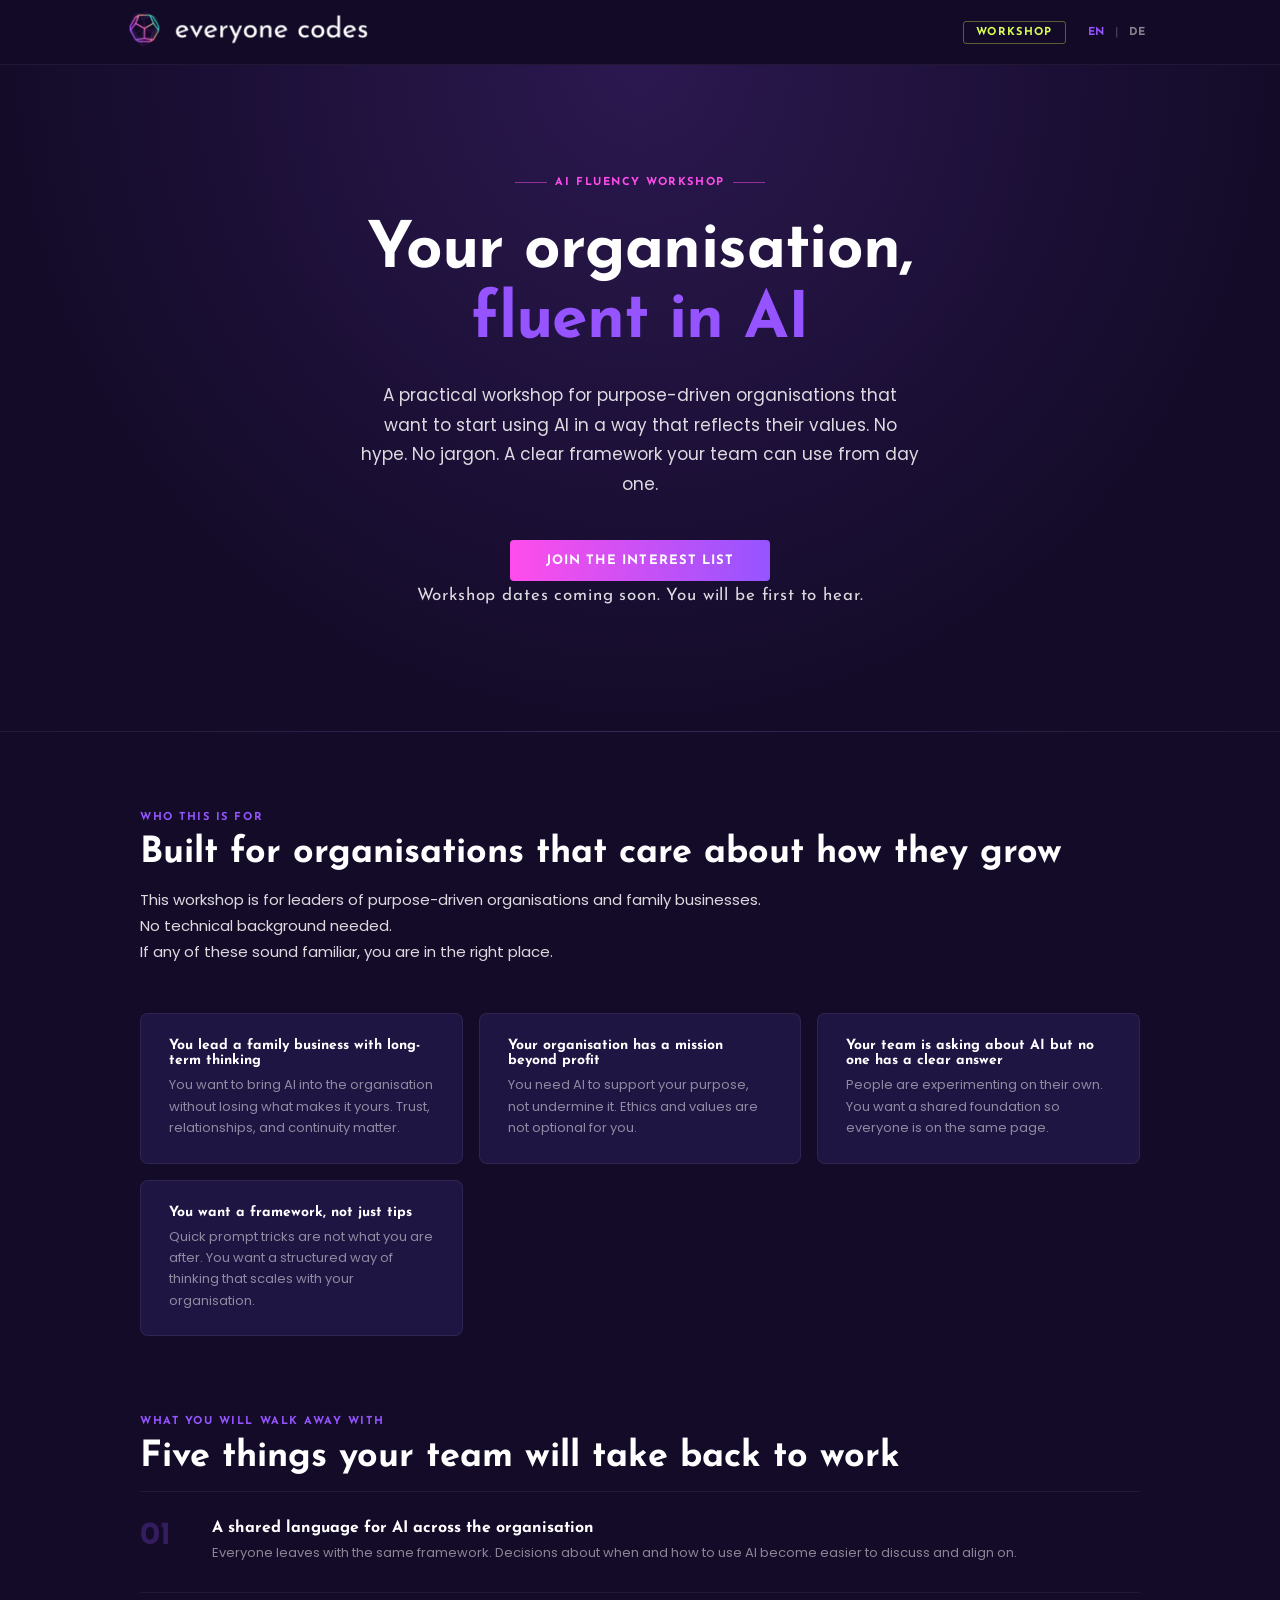
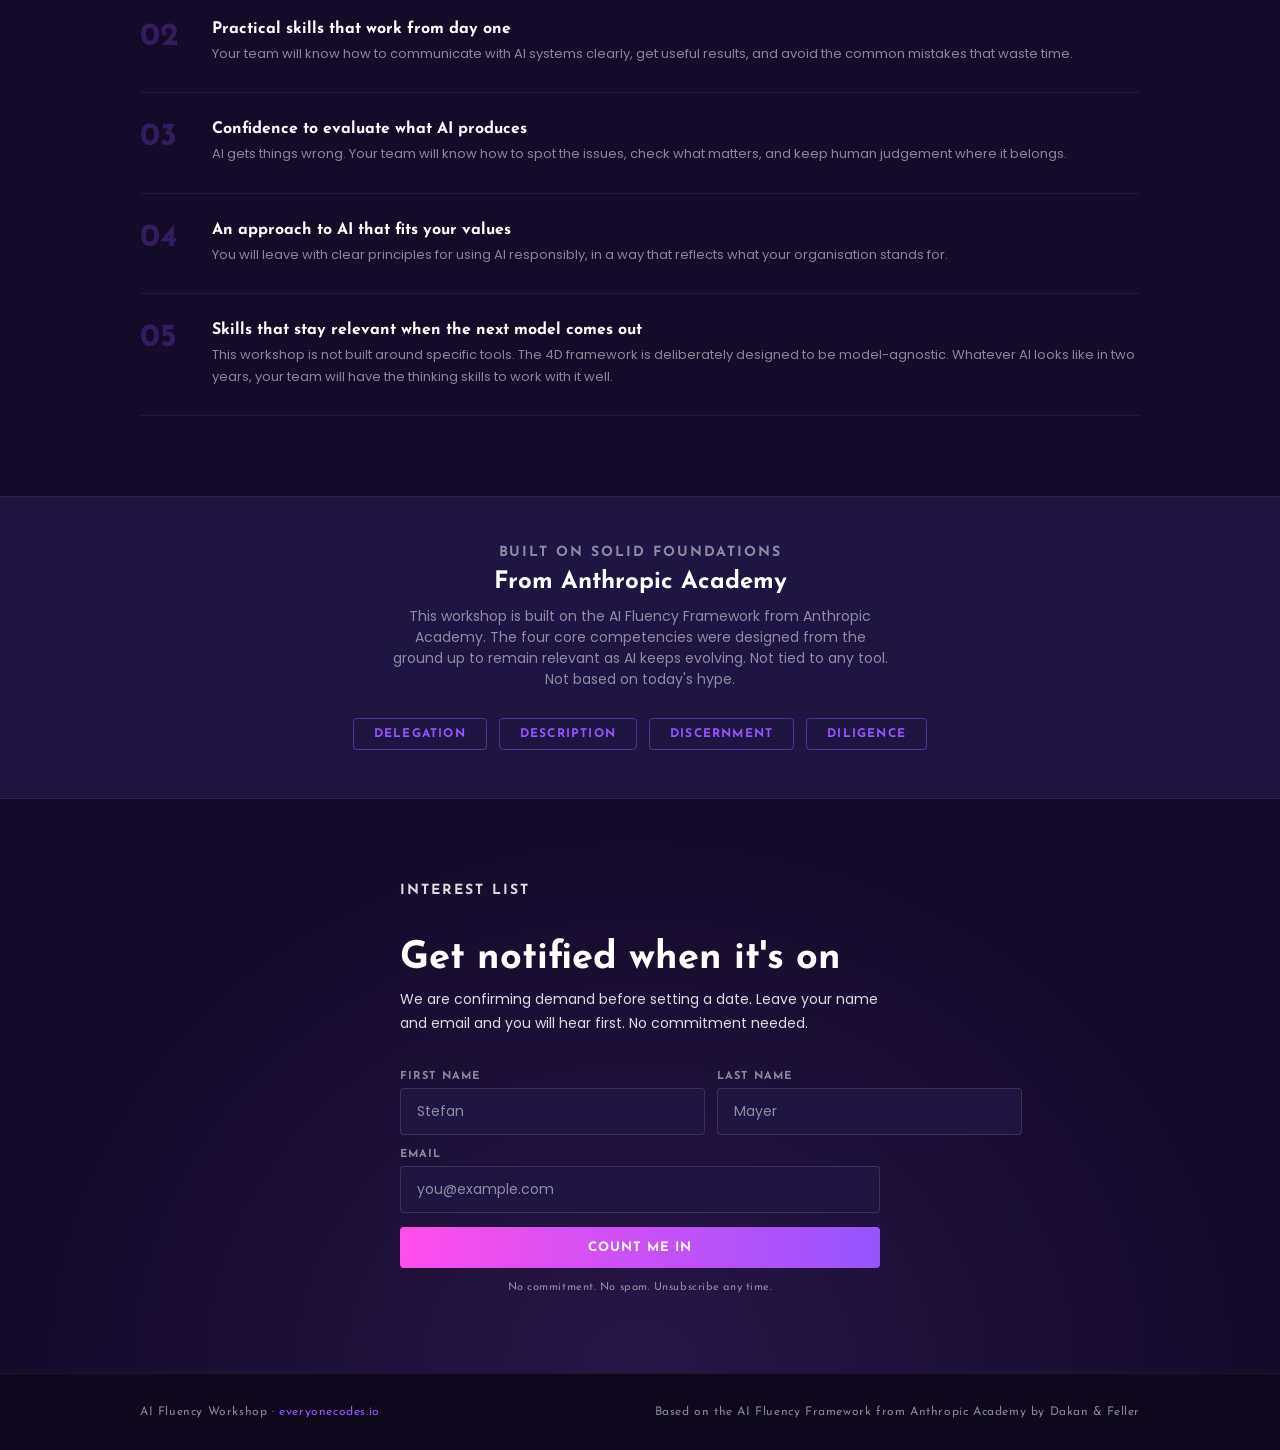
==== commit c093ad91: "Break who.sub into three lines in EN and DE Co-Authored-By: Claude Sonnet 4.6 <noreply@anthropic.com" ====
--- a/docs/index.html
+++ b/docs/index.html
@@ -243,7 +243,7 @@
     <div class="section-inner">
       <p class="section-label reveal" data-i18n="who.label">Who this is for</p>
       <h2 class="reveal" data-i18n="who.h2">Built for organisations that care about how they grow</h2>
-      <p class="section-sub reveal" data-i18n="who.sub">This workshop is for leaders of purpose-driven organisations and family businesses. No technical background needed. If any of these sound familiar, you are in the right place.</p>
+      <p class="section-sub reveal" data-i18n="who.sub">This workshop is for leaders of purpose-driven organisations and family businesses.<br>No technical background needed.<br>If any of these sound familiar, you are in the right place.</p>
       <div class="who-grid">
         <div class="who-card reveal">
           <h3 data-i18n="who.c1.h">You lead a family business with long-term thinking</h3>
@@ -382,7 +382,7 @@
         'hero.note':   'Workshop dates coming soon. You will be first to hear.',
         'who.label':   'Who this is for',
         'who.h2':      'Built for organisations that care about how they grow',
-        'who.sub':     'This workshop is for leaders of purpose-driven organisations and family businesses. No technical background needed. If any of these sound familiar, you are in the right place.',
+        'who.sub':     'This workshop is for leaders of purpose-driven organisations and family businesses.<br>No technical background needed.<br>If any of these sound familiar, you are in the right place.',
         'who.c1.h':    'You lead a family business with long-term thinking',
         'who.c1.p':    'You want to bring AI into the organisation without losing what makes it yours. Trust, relationships, and continuity matter.',
         'who.c2.h':    'Your organisation has a mission beyond profit',
@@ -437,7 +437,7 @@
         'hero.note':   'Workshop-Termine folgen in Kürze. Du erfährst es zuerst.',
         'who.label':   'Für wen ist das',
         'who.h2':      'Für Organisationen, denen ihr Wachstum wichtig ist',
-        'who.sub':     'Dieser Workshop richtet sich an Führungskräfte in Organisationen mit Purpose und Familienunternehmen. Kein technisches Vorwissen erforderlich. Wenn eines der folgenden Dinge auf deine Organisation zutrifft, bist du hier richtig.',
+        'who.sub':     'Dieser Workshop richtet sich an Führungskräfte in Organisationen mit Purpose und Familienunternehmen.<br>Kein technisches Vorwissen erforderlich.<br>Wenn eines der folgenden Dinge auf deine Organisation zutrifft, bist du hier richtig.',
         'who.c1.h':    'Du führst ein Familienunternehmen mit langfristiger Perspektive',
         'who.c1.p':    'Du möchtest KI in die Organisation bringen, ohne zu verlieren, was sie ausmacht. Vertrauen, Beziehungen und Kontinuität sind dir wichtig.',
         'who.c2.h':    'Deine Organisation hat eine Mission jenseits des Profits',
